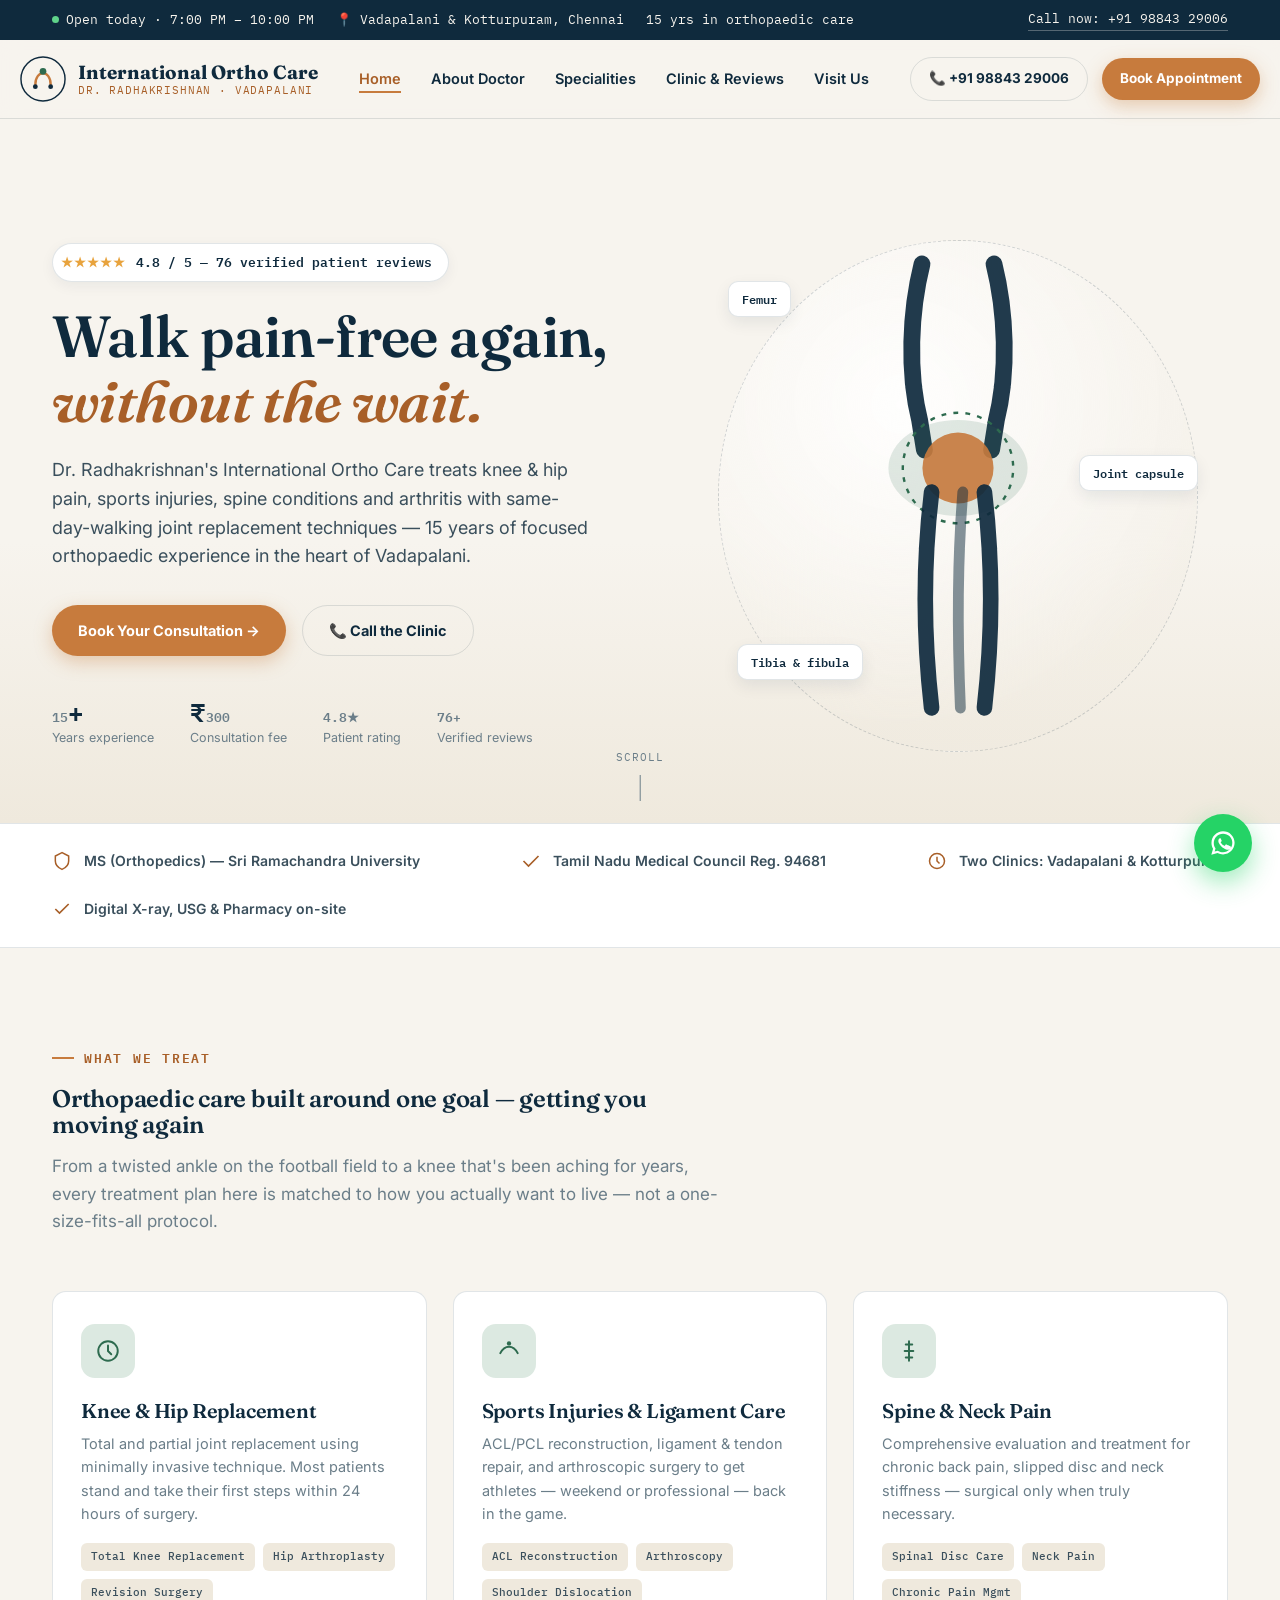
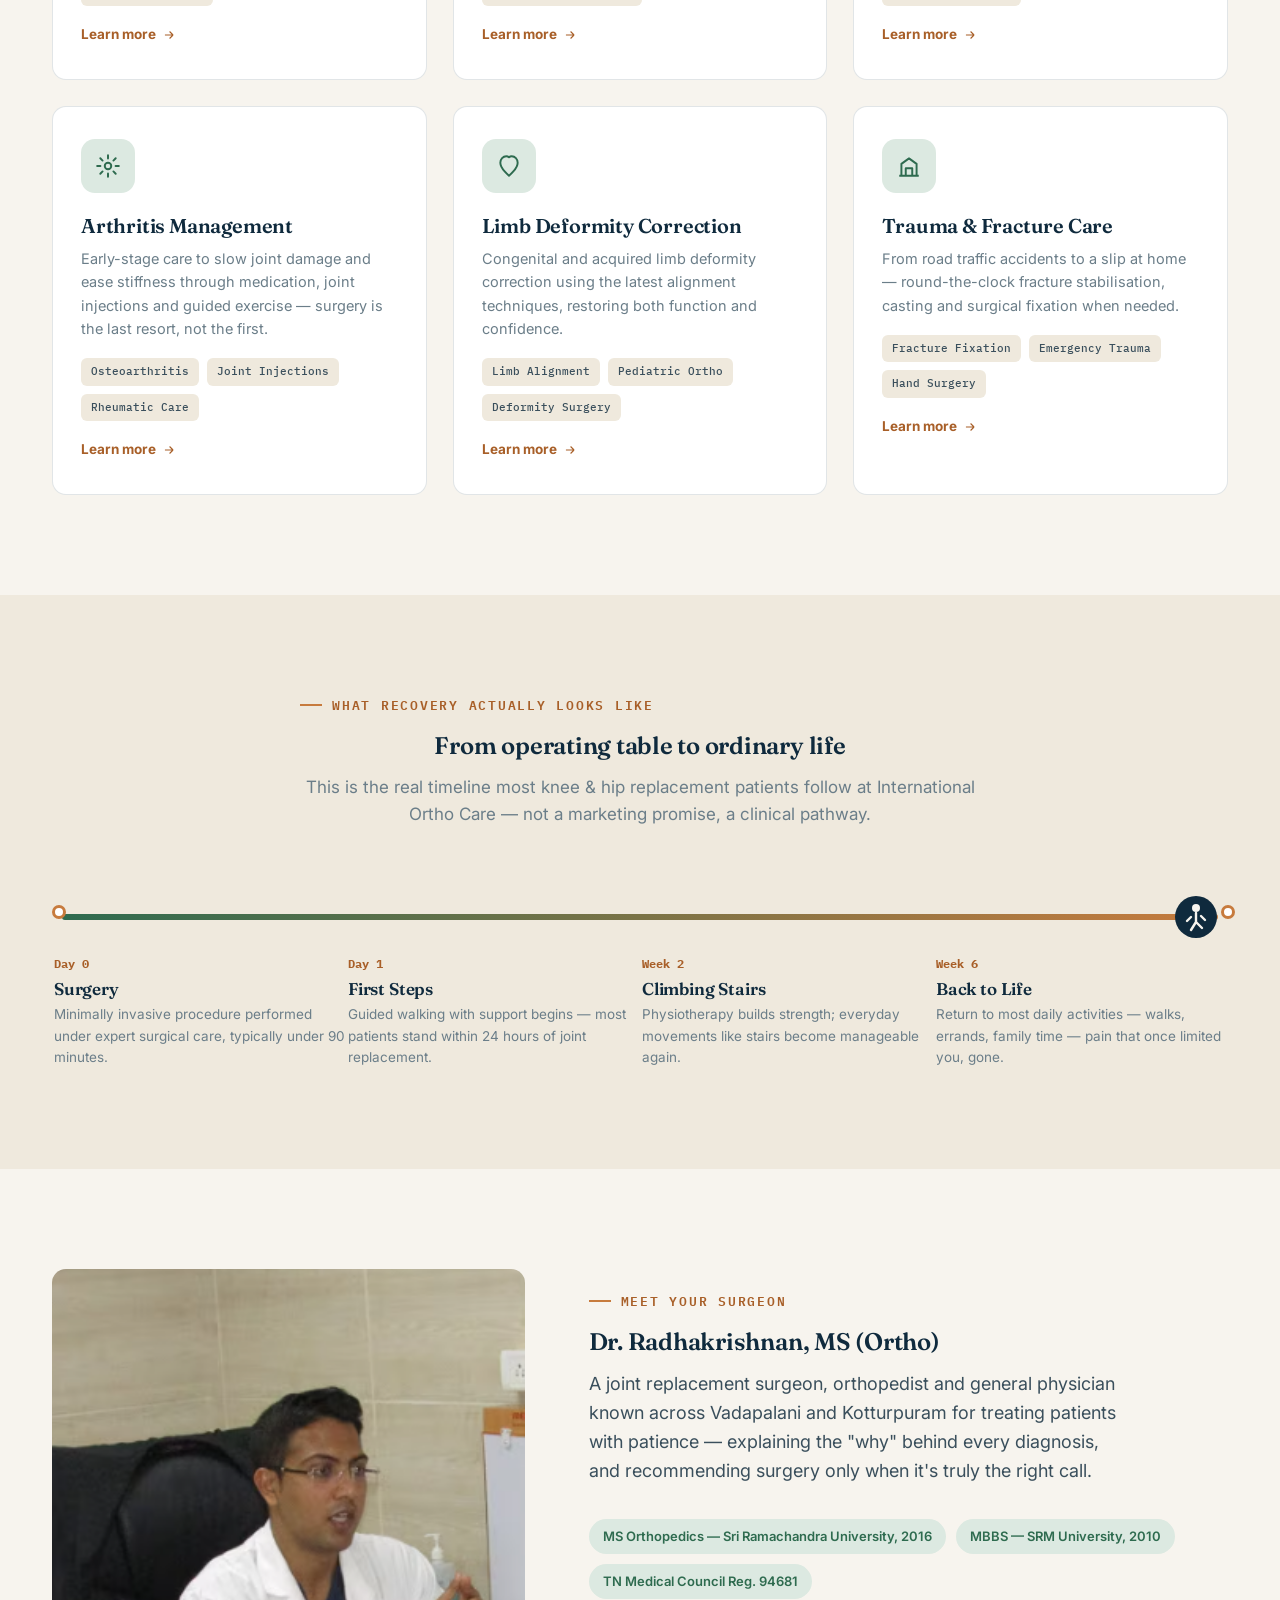
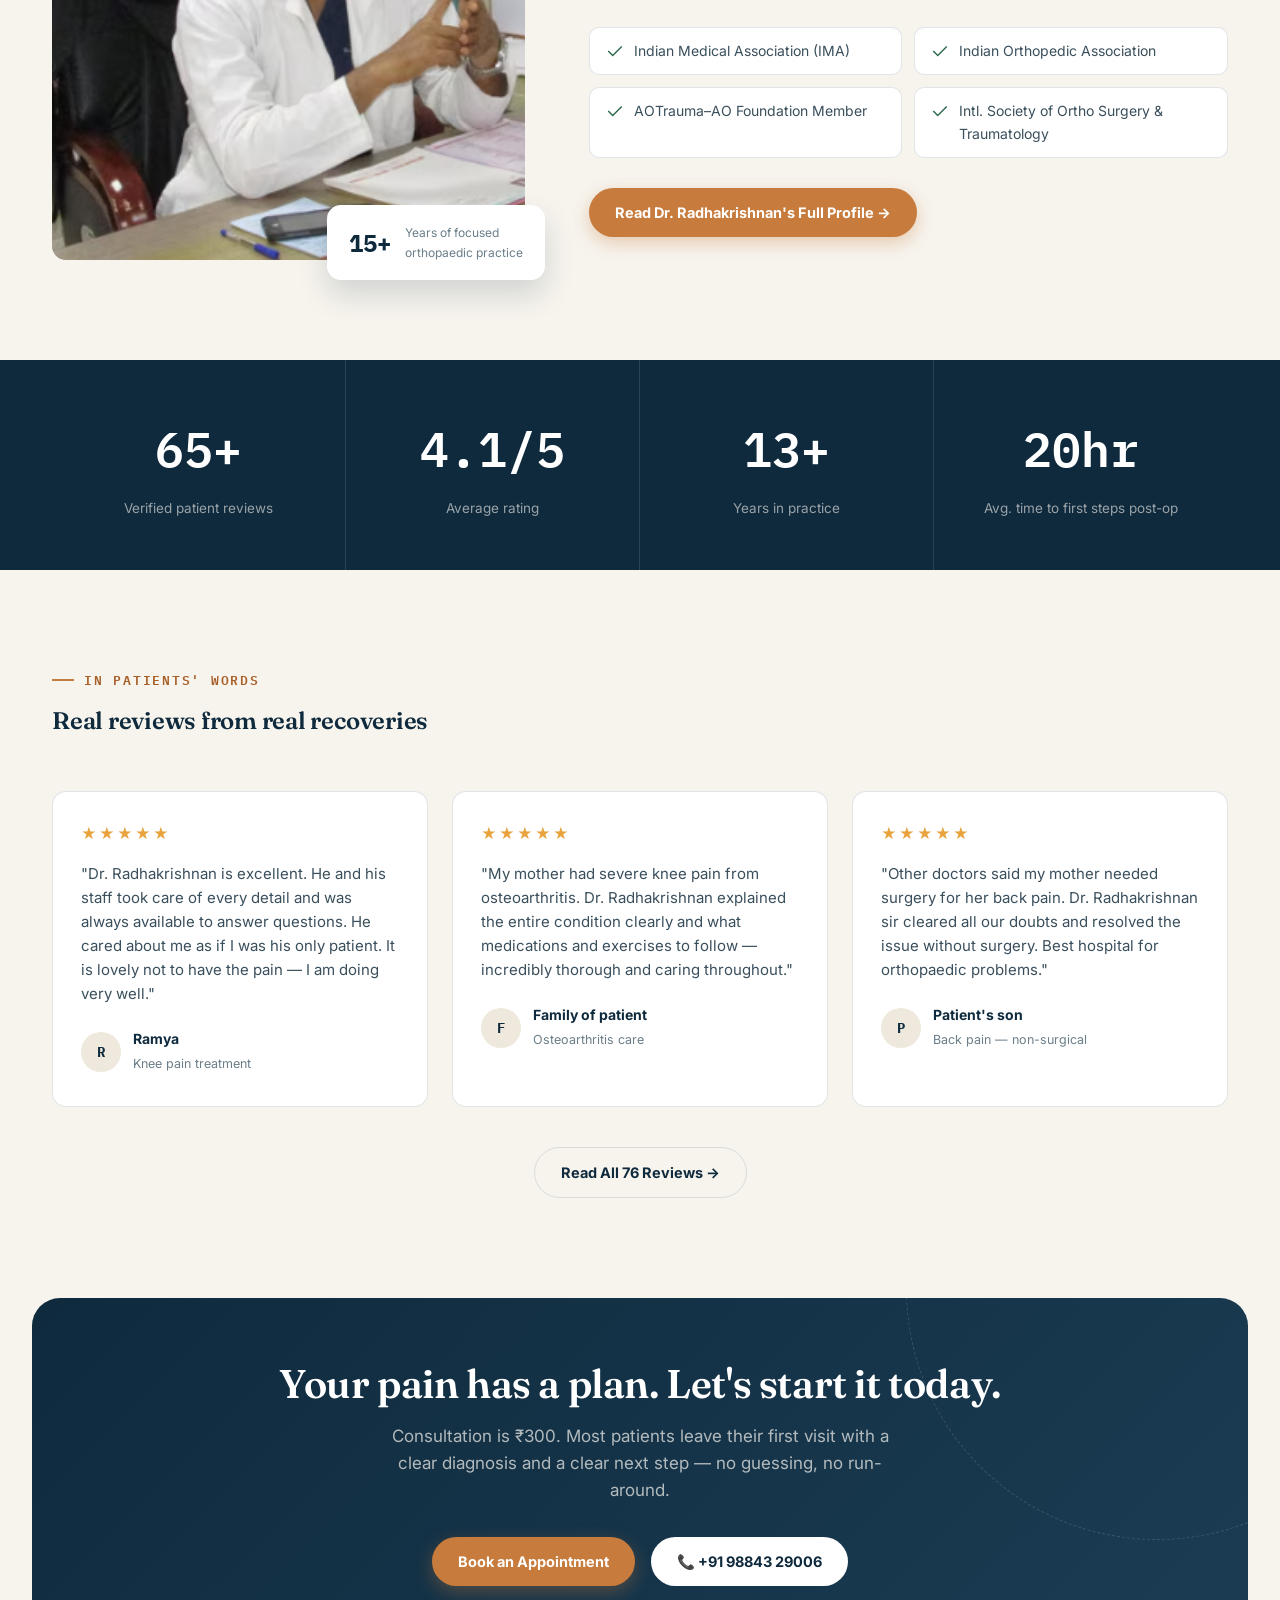
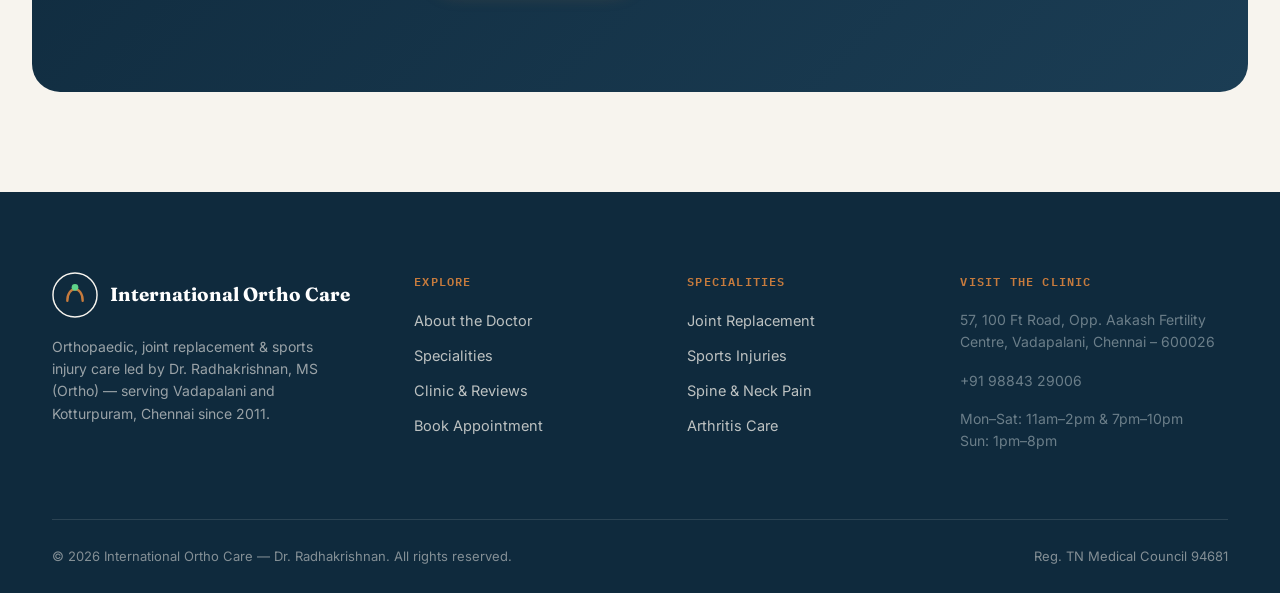
==== index.html @ 9eb08858 "ortho clinic full website" ====
<!doctype html>
<html lang="en">
  <head>
    <meta charset="UTF-8" />
    <meta name="viewport" content="width=device-width, initial-scale=1.0" />
    <title>
      International Ortho Care | Dr. Radhakrishnan — Joint Replacement &
      Orthopaedic Specialist, Vadapalani, Chennai
    </title>
    <meta
      name="description"
      content="Dr. Radhakrishnan's International Ortho Care, Vadapalani, Chennai — 15 years' experience, MS (Ortho), 4.8★ rated. Knee & hip replacement, sports injury, spine and arthritis care. Same-day walking after surgery. Book your consultation today."
    />
    <meta
      name="keywords"
      content="orthopaedic doctor Vadapalani, knee replacement Chennai, hip replacement surgeon, joint replacement Vadapalani, Dr Radhakrishnan ortho, sports injury clinic Chennai, spine surgeon Vadapalani, arthritis treatment Chennai"
    />
    <link rel="canonical" href="https://www.internationalorthocare.com/" />

    <meta property="og:type" content="business.business" />
    <meta
      property="og:title"
      content="International Ortho Care — Dr. Radhakrishnan, Vadapalani, Chennai"
    />
    <meta
      property="og:description"
      content="Joint replacement, sports injury & spine specialist. 15 years experience, 4.8★ rated by 76+ patients."
    />
    <meta property="og:url" content="https://www.internationalorthocare.com/" />
    <meta name="twitter:card" content="summary_large_image" />

    <link rel="preconnect" href="https://fonts.googleapis.com" />
    <link rel="preconnect" href="https://fonts.gstatic.com" crossorigin />
    <link rel="stylesheet" href="css/style.css" />

    <script type="application/ld+json">
      {
        "@context": "https://schema.org",
        "@type": "Physician",
        "name": "Dr. Radhakrishnan — International Ortho Care",
        "image": "https://www.internationalorthocare.com/images/clinic-exterior.jpg",
        "medicalSpecialty": [
          "Orthopedic",
          "Joint Replacement Surgery",
          "Sports Medicine",
          "Spine Surgery"
        ],
        "address": {
          "@type": "PostalAddress",
          "streetAddress": "57, 100 Ft Road, Opp. Aakash Fertility Centre & Hospital, Vadapalani",
          "addressLocality": "Chennai",
          "addressRegion": "Tamil Nadu",
          "postalCode": "600026",
          "addressCountry": "IN"
        },
        "geo": {
          "@type": "GeoCoordinates",
          "latitude": "13.055159",
          "longitude": "80.211175"
        },
        "telephone": "+91-081244-56789",
        "priceRange": "₹300",
        "aggregateRating": {
          "@type": "AggregateRating",
          "ratingValue": "4.8",
          "reviewCount": "76",
          "bestRating": "5"
        },
        "openingHoursSpecification": [
          {
            "@type": "OpeningHoursSpecification",
            "dayOfWeek": [
              "Monday",
              "Tuesday",
              "Wednesday",
              "Thursday",
              "Friday",
              "Saturday"
            ],
            "opens": "11:00",
            "closes": "14:00"
          },
          {
            "@type": "OpeningHoursSpecification",
            "dayOfWeek": [
              "Monday",
              "Tuesday",
              "Wednesday",
              "Thursday",
              "Friday",
              "Saturday"
            ],
            "opens": "19:00",
            "closes": "22:00"
          },
          {
            "@type": "OpeningHoursSpecification",
            "dayOfWeek": "Sunday",
            "opens": "13:00",
            "closes": "20:00"
          }
        ]
      }
    </script>
  </head>
  <body>
    <a href="#main" class="skip-link">Skip to main content</a>

    <!-- ================= TOPBAR ================= -->
    <div class="topbar">
      <div class="container">
        <div class="topbar-left">
          <span
            ><span class="dot-live"></span> Open today · 7:00 PM – 10:00
            PM</span
          >
          <span>📍 Vadapalani &amp; Kotturpuram, Chennai</span>
          <span>15 yrs in orthopaedic care</span>
        </div>
        <a href="tel:+918124456789">Call now: +91 98843 29006</a>
      </div>
    </div>

    <!-- ================= HEADER ================= -->
    <header class="site-header">
      <div class="container nav-row">
        <a href="index.html" class="brand">
          <svg class="brand-mark" viewBox="0 0 48 48" fill="none">
            <circle
              cx="24"
              cy="24"
              r="23"
              stroke="#0F2A3D"
              stroke-width="1.5"
            />
            <path
              d="M16 30 C16 22, 20 18, 24 18 C28 18, 32 22, 32 30"
              stroke="#C77B3D"
              stroke-width="2.5"
              stroke-linecap="round"
              fill="none"
            />
            <circle cx="24" cy="16" r="3.5" fill="#2E6B4F" />
            <circle cx="16" cy="32" r="2.5" fill="#0F2A3D" />
            <circle cx="32" cy="32" r="2.5" fill="#0F2A3D" />
          </svg>
          <span class="brand-text">
            <strong>International Ortho Care</strong>
            <span>Dr. Radhakrishnan · Vadapalani</span>
          </span>
        </a>
        <nav class="main-nav">
          <ul>
            <li><a href="index.html">Home</a></li>
            <li><a href="about.html">About Doctor</a></li>
            <li><a href="services.html">Specialities</a></li>
            <li><a href="gallery.html">Clinic &amp; Reviews</a></li>
            <li><a href="contact.html">Visit Us</a></li>
          </ul>
        </nav>
        <div class="nav-cta">
          <a href="tel:+918124456789" class="btn btn-ghost btn-sm"
            >📞 +91 98843 29006</a
          >
          <a href="contact.html#book" class="btn btn-primary btn-sm"
            >Book Appointment</a
          >
        </div>
        <button class="nav-toggle" aria-label="Open menu">
          <span></span><span></span><span></span>
        </button>
      </div>
    </header>

    <div class="mobile-menu">
      <button class="mobile-close" aria-label="Close menu">
        <svg viewBox="0 0 24 24" fill="none">
          <path
            d="M5 5L19 19M19 5L5 19"
            stroke="currentColor"
            stroke-width="2"
            stroke-linecap="round"
          />
        </svg>
      </button>
      <ul>
        <li><a href="index.html">Home</a></li>
        <li><a href="about.html">About Doctor</a></li>
        <li><a href="services.html">Specialities</a></li>
        <li><a href="gallery.html">Clinic &amp; Reviews</a></li>
        <li><a href="contact.html">Visit Us</a></li>
      </ul>
      <a
        href="tel:+918124456789"
        class="btn btn-light btn-block"
        style="margin-bottom: 12px"
        >📞 Call +91 98843 29006</a
      >
      <a href="contact.html#book" class="btn btn-primary btn-block"
        >Book Appointment</a
      >
    </div>

    <main id="main">
      <!-- ================= HERO ================= -->
      <section class="hero">
        <div class="container">
          <div class="hero-copy">
            <div class="hero-rating-chip">
              <span class="stars">★★★★★</span> 4.8 / 5 — 76 verified patient
              reviews
            </div>
            <h1>Walk pain-free again, <em>without the wait.</em></h1>
            <p class="hero-lead">
              Dr. Radhakrishnan's International Ortho Care treats knee &amp; hip
              pain, sports injuries, spine conditions and arthritis with
              same-day-walking joint replacement techniques — 15 years of
              focused orthopaedic experience in the heart of Vadapalani.
            </p>
            <div class="hero-ctas">
              <a href="contact.html#book" class="btn btn-primary"
                >Book Your Consultation →</a
              >
              <a href="tel:+918124456789" class="btn btn-ghost"
                >📞 Call the Clinic</a
              >
            </div>
            <div class="hero-trustbar">
              <div class="stat">
                <strong><span data-count="15">0</span>+</strong
                ><span>Years experience</span>
              </div>
              <div class="stat">
                <strong>₹<span data-count="300">0</span></strong
                ><span>Consultation fee</span>
              </div>
              <div class="stat">
                <strong><span data-count="4.8" data-suffix="★">0</span></strong
                ><span>Patient rating</span>
              </div>
              <div class="stat">
                <strong><span data-count="76" data-suffix="+">0</span></strong
                ><span>Verified reviews</span>
              </div>
            </div>
          </div>

          <div class="hero-visual">
            <div class="joint-stage">
              <div class="joint-ring"></div>
              <svg class="joint-svg" viewBox="0 0 400 420" fill="none">
                <!-- Femur -->
                <path
                  d="M170 20 C160 60, 158 110, 168 150 L172 175"
                  stroke="#0F2A3D"
                  stroke-width="14"
                  stroke-linecap="round"
                  fill="none"
                  opacity="0.92"
                />
                <path
                  d="M230 20 C240 60, 242 110, 232 150 L228 175"
                  stroke="#0F2A3D"
                  stroke-width="14"
                  stroke-linecap="round"
                  fill="none"
                  opacity="0.92"
                />
                <!-- Knee joint capsule -->
                <ellipse
                  cx="200"
                  cy="190"
                  rx="58"
                  ry="40"
                  fill="#2E6B4F"
                  opacity="0.14"
                />
                <circle cx="200" cy="190" r="30" fill="#C77B3D" opacity="0.9">
                  <animate
                    attributeName="r"
                    values="28;32;28"
                    dur="2.6s"
                    repeatCount="indefinite"
                  />
                </circle>
                <circle
                  cx="200"
                  cy="190"
                  r="46"
                  stroke="#2E6B4F"
                  stroke-width="2"
                  fill="none"
                  stroke-dasharray="4 6"
                >
                  <animateTransform
                    attributeName="transform"
                    type="rotate"
                    from="0 200 190"
                    to="360 200 190"
                    dur="14s"
                    repeatCount="indefinite"
                  />
                </circle>
                <!-- Tibia/fibula -->
                <path
                  d="M178 210 C172 260, 170 320, 178 390"
                  stroke="#0F2A3D"
                  stroke-width="13"
                  stroke-linecap="round"
                  fill="none"
                  opacity="0.92"
                />
                <path
                  d="M222 210 C228 260, 230 320, 222 390"
                  stroke="#0F2A3D"
                  stroke-width="13"
                  stroke-linecap="round"
                  fill="none"
                  opacity="0.92"
                />
                <path
                  d="M204 210 C200 260, 199 320, 202 390"
                  stroke="#0F2A3D"
                  stroke-width="9"
                  stroke-linecap="round"
                  fill="none"
                  opacity="0.5"
                />
              </svg>

              <div
                class="joint-label"
                style="top: 8%; left: 2%; animation-delay: 1s"
              >
                Femur
              </div>
              <div
                class="joint-label"
                style="top: 42%; right: 0%; animation-delay: 1.4s"
              >
                Joint capsule
              </div>
              <div
                class="joint-label"
                style="bottom: 14%; left: 4%; animation-delay: 1.8s"
              >
                Tibia &amp; fibula
              </div>
            </div>
          </div>
        </div>
        <div class="scroll-cue">
          <span>Scroll</span>
          <div class="line"></div>
        </div>
      </section>

      <!-- ================= TRUST STRIP ================= -->
      <div class="trust-strip">
        <div class="container">
          <div class="trust-item">
            <svg width="20" height="20" viewBox="0 0 24 24" fill="none">
              <path
                d="M12 2L4 6V12C4 16.5 7 20 12 22C17 20 20 16.5 20 12V6L12 2Z"
                stroke="currentColor"
                stroke-width="1.8"
              />
            </svg>
            MS (Orthopedics) — Sri Ramachandra University
          </div>
          <div class="trust-item">
            <svg width="20" height="20" viewBox="0 0 24 24" fill="none">
              <path
                d="M3 12L9 18L21 6"
                stroke="currentColor"
                stroke-width="2"
              />
            </svg>
            Tamil Nadu Medical Council Reg. 94681
          </div>
          <div class="trust-item">
            <svg width="20" height="20" viewBox="0 0 24 24" fill="none">
              <circle
                cx="12"
                cy="12"
                r="9"
                stroke="currentColor"
                stroke-width="1.8"
              />
              <path
                d="M12 7V12L15 15"
                stroke="currentColor"
                stroke-width="1.8"
              />
            </svg>
            Two Clinics: Vadapalani &amp; Kotturpuram
          </div>
          <div class="trust-item">
            <svg width="20" height="20" viewBox="0 0 24 24" fill="none">
              <path
                d="M20 6L9 17L4 12"
                stroke="currentColor"
                stroke-width="2"
              />
            </svg>
            Digital X-ray, USG &amp; Pharmacy on-site
          </div>
        </div>
      </div>

      <!-- ================= SPECIALITIES ================= -->
      <section class="section-pad" id="specialities">
        <div class="container">
          <div class="section-head reveal">
            <div class="eyebrow">What We Treat</div>
            <h2>
              Orthopaedic care built around one goal — getting you moving again
            </h2>
            <p>
              From a twisted ankle on the football field to a knee that's been
              aching for years, every treatment plan here is matched to how you
              actually want to live — not a one-size-fits-all protocol.
            </p>
          </div>

          <div class="spec-grid reveal-stagger">
            <div class="spec-card">
              <div class="spec-icon">
                <svg width="26" height="26" viewBox="0 0 24 24" fill="none">
                  <circle
                    cx="12"
                    cy="12"
                    r="9"
                    stroke="currentColor"
                    stroke-width="1.8"
                  />
                  <path
                    d="M12 7V12L15 15"
                    stroke="currentColor"
                    stroke-width="1.8"
                    stroke-linecap="round"
                  />
                </svg>
              </div>
              <h3>Knee &amp; Hip Replacement</h3>
              <p>
                Total and partial joint replacement using minimally invasive
                technique. Most patients stand and take their first steps within
                24 hours of surgery.
              </p>
              <div class="spec-tags">
                <span>Total Knee Replacement</span><span>Hip Arthroplasty</span
                ><span>Revision Surgery</span>
              </div>
              <a href="services.html#joint-replacement" class="learn"
                >Learn more
                <svg width="14" height="14" viewBox="0 0 24 24" fill="none">
                  <path
                    d="M5 12H19M19 12L13 6M19 12L13 18"
                    stroke="currentColor"
                    stroke-width="2"
                  /></svg
              ></a>
            </div>

            <div class="spec-card">
              <div class="spec-icon">
                <svg width="26" height="26" viewBox="0 0 24 24" fill="none">
                  <path
                    d="M4 14C6 10 8 8 12 8C16 8 18 10 20 14"
                    stroke="currentColor"
                    stroke-width="1.8"
                    stroke-linecap="round"
                  />
                  <circle cx="12" cy="5" r="2" fill="currentColor" />
                </svg>
              </div>
              <h3>Sports Injuries &amp; Ligament Care</h3>
              <p>
                ACL/PCL reconstruction, ligament &amp; tendon repair, and
                arthroscopic surgery to get athletes — weekend or professional —
                back in the game.
              </p>
              <div class="spec-tags">
                <span>ACL Reconstruction</span><span>Arthroscopy</span
                ><span>Shoulder Dislocation</span>
              </div>
              <a href="services.html#sports-injury" class="learn"
                >Learn more
                <svg width="14" height="14" viewBox="0 0 24 24" fill="none">
                  <path
                    d="M5 12H19M19 12L13 6M19 12L13 18"
                    stroke="currentColor"
                    stroke-width="2"
                  /></svg
              ></a>
            </div>

            <div class="spec-card">
              <div class="spec-icon">
                <svg width="26" height="26" viewBox="0 0 24 24" fill="none">
                  <path
                    d="M12 3V21M9 6L15 6M8 12H16M9 18H15"
                    stroke="currentColor"
                    stroke-width="1.8"
                    stroke-linecap="round"
                  />
                </svg>
              </div>
              <h3>Spine &amp; Neck Pain</h3>
              <p>
                Comprehensive evaluation and treatment for chronic back pain,
                slipped disc and neck stiffness — surgical only when truly
                necessary.
              </p>
              <div class="spec-tags">
                <span>Spinal Disc Care</span><span>Neck Pain</span
                ><span>Chronic Pain Mgmt</span>
              </div>
              <a href="services.html#spine" class="learn"
                >Learn more
                <svg width="14" height="14" viewBox="0 0 24 24" fill="none">
                  <path
                    d="M5 12H19M19 12L13 6M19 12L13 18"
                    stroke="currentColor"
                    stroke-width="2"
                  /></svg
              ></a>
            </div>

            <div class="spec-card">
              <div class="spec-icon">
                <svg width="26" height="26" viewBox="0 0 24 24" fill="none">
                  <circle
                    cx="12"
                    cy="12"
                    r="3"
                    stroke="currentColor"
                    stroke-width="1.8"
                  />
                  <path
                    d="M12 2V5M12 19V22M2 12H5M19 12H22M4.9 4.9L7 7M17 17L19.1 19.1M19.1 4.9L17 7M7 17L4.9 19.1"
                    stroke="currentColor"
                    stroke-width="1.8"
                    stroke-linecap="round"
                  />
                </svg>
              </div>
              <h3>Arthritis Management</h3>
              <p>
                Early-stage care to slow joint damage and ease stiffness through
                medication, joint injections and guided exercise — surgery is
                the last resort, not the first.
              </p>
              <div class="spec-tags">
                <span>Osteoarthritis</span><span>Joint Injections</span
                ><span>Rheumatic Care</span>
              </div>
              <a href="services.html#arthritis" class="learn"
                >Learn more
                <svg width="14" height="14" viewBox="0 0 24 24" fill="none">
                  <path
                    d="M5 12H19M19 12L13 6M19 12L13 18"
                    stroke="currentColor"
                    stroke-width="2"
                  /></svg
              ></a>
            </div>

            <div class="spec-card">
              <div class="spec-icon">
                <svg width="26" height="26" viewBox="0 0 24 24" fill="none">
                  <path
                    d="M12 21C12 21 4 14.5 4 9C4 5.5 6.5 3 9.5 3C11 3 12 4 12 4C12 4 13 3 14.5 3C17.5 3 20 5.5 20 9C20 14.5 12 21 12 21Z"
                    stroke="currentColor"
                    stroke-width="1.8"
                    stroke-linejoin="round"
                  />
                </svg>
              </div>
              <h3>Limb Deformity Correction</h3>
              <p>
                Congenital and acquired limb deformity correction using the
                latest alignment techniques, restoring both function and
                confidence.
              </p>
              <div class="spec-tags">
                <span>Limb Alignment</span><span>Pediatric Ortho</span
                ><span>Deformity Surgery</span>
              </div>
              <a href="services.html#deformity" class="learn"
                >Learn more
                <svg width="14" height="14" viewBox="0 0 24 24" fill="none">
                  <path
                    d="M5 12H19M19 12L13 6M19 12L13 18"
                    stroke="currentColor"
                    stroke-width="2"
                  /></svg
              ></a>
            </div>

            <div class="spec-card">
              <div class="spec-icon">
                <svg width="26" height="26" viewBox="0 0 24 24" fill="none">
                  <path
                    d="M3 21H21M5 21V10L12 5L19 10V21M9 21V14H15V21"
                    stroke="currentColor"
                    stroke-width="1.8"
                    stroke-linejoin="round"
                  />
                </svg>
              </div>
              <h3>Trauma &amp; Fracture Care</h3>
              <p>
                From road traffic accidents to a slip at home — round-the-clock
                fracture stabilisation, casting and surgical fixation when
                needed.
              </p>
              <div class="spec-tags">
                <span>Fracture Fixation</span><span>Emergency Trauma</span
                ><span>Hand Surgery</span>
              </div>
              <a href="services.html#trauma" class="learn"
                >Learn more
                <svg width="14" height="14" viewBox="0 0 24 24" fill="none">
                  <path
                    d="M5 12H19M19 12L13 6M19 12L13 18"
                    stroke="currentColor"
                    stroke-width="2"
                  /></svg
              ></a>
            </div>
          </div>
        </div>
      </section>

      <!-- ================= RECOVERY TIMELINE (signature) ================= -->
      <section class="section-pad bg-deep">
        <div class="container">
          <div class="section-head center reveal">
            <div class="eyebrow">What Recovery Actually Looks Like</div>
            <h2>From operating table to ordinary life</h2>
            <p>
              This is the real timeline most knee &amp; hip replacement patients
              follow at International Ortho Care — not a marketing promise, a
              clinical pathway.
            </p>
          </div>

          <div class="timeline-wrap reveal">
            <div class="timeline-track">
              <div class="timeline-fill"></div>
              <svg class="timeline-walker" viewBox="0 0 44 44" fill="none">
                <circle cx="22" cy="22" r="21" fill="#0F2A3D" />
                <circle cx="22" cy="13" r="4" fill="#F7F4EE" />
                <path
                  d="M22 18V27M22 27L17 35M22 27L28 33M17 22L13 26M27 21L31 25"
                  stroke="#F7F4EE"
                  stroke-width="2.4"
                  stroke-linecap="round"
                />
              </svg>
            </div>
            <div class="timeline-points">
              <div class="t-point">
                <div class="t-dot"></div>
                <span class="t-day">Day 0</span>
                <h4>Surgery</h4>
                <p>
                  Minimally invasive procedure performed under expert surgical
                  care, typically under 90 minutes.
                </p>
              </div>
              <div class="t-point">
                <span class="t-day">Day 1</span>
                <h4>First Steps</h4>
                <p>
                  Guided walking with support begins — most patients stand
                  within 24 hours of joint replacement.
                </p>
              </div>
              <div class="t-point">
                <span class="t-day">Week 2</span>
                <h4>Climbing Stairs</h4>
                <p>
                  Physiotherapy builds strength; everyday movements like stairs
                  become manageable again.
                </p>
              </div>
              <div class="t-point">
                <div class="t-dot"></div>
                <span class="t-day">Week 6</span>
                <h4>Back to Life</h4>
                <p>
                  Return to most daily activities — walks, errands, family time
                  — pain that once limited you, gone.
                </p>
              </div>
            </div>
          </div>
        </div>
      </section>

      <!-- ================= DOCTOR PROFILE ================= -->
      <section class="section-pad doctor-section">
        <div class="container">
          <div class="doctor-photo-wrap reveal">
            <div
              class="doctor-photo"
              style="
                background-image: url(&quot;images/doctor.PNG&quot;);
                background-size: cover;
                background-position: center;
              "
            ></div>
            <div class="doctor-badge">
              <strong>15+</strong>
              <span>Years of focused<br />orthopaedic practice</span>
            </div>
          </div>

          <div class="doctor-copy reveal">
            <div class="eyebrow">Meet Your Surgeon</div>
            <h2>Dr. Radhakrishnan, MS (Ortho)</h2>
            <p class="hero-lead" style="margin-top: 14px">
              A joint replacement surgeon, orthopedist and general physician
              known across Vadapalani and Kotturpuram for treating patients with
              patience — explaining the "why" behind every diagnosis, and
              recommending surgery only when it's truly the right call.
            </p>

            <div class="doctor-creds">
              <span>MS Orthopedics — Sri Ramachandra University, 2016</span>
              <span>MBBS — SRM University, 2010</span>
              <span>TN Medical Council Reg. 94681</span>
            </div>

            <ul class="doctor-memberships">
              <li>
                <svg width="18" height="18" viewBox="0 0 24 24" fill="none">
                  <path
                    d="M3 12L9 18L21 6"
                    stroke="currentColor"
                    stroke-width="2"
                  />
                </svg>
                Indian Medical Association (IMA)
              </li>
              <li>
                <svg width="18" height="18" viewBox="0 0 24 24" fill="none">
                  <path
                    d="M3 12L9 18L21 6"
                    stroke="currentColor"
                    stroke-width="2"
                  />
                </svg>
                Indian Orthopedic Association
              </li>
              <li>
                <svg width="18" height="18" viewBox="0 0 24 24" fill="none">
                  <path
                    d="M3 12L9 18L21 6"
                    stroke="currentColor"
                    stroke-width="2"
                  />
                </svg>
                AOTrauma–AO Foundation Member
              </li>
              <li>
                <svg width="18" height="18" viewBox="0 0 24 24" fill="none">
                  <path
                    d="M3 12L9 18L21 6"
                    stroke="currentColor"
                    stroke-width="2"
                  />
                </svg>
                Intl. Society of Ortho Surgery &amp; Traumatology
              </li>
            </ul>

            <a
              href="about.html"
              class="btn btn-primary"
              style="margin-top: 30px"
              >Read Dr. Radhakrishnan's Full Profile →</a
            >
          </div>
        </div>
      </section>

      <!-- ================= STATS BAND ================= -->
      <section class="stats-band">
        <div class="container">
          <div class="stats-grid">
            <div class="stat-block">
              <span class="stat-num"><span data-count="76">0</span>+</span
              ><span class="stat-label">Verified patient reviews</span>
            </div>
            <div class="stat-block">
              <span class="stat-num"
                ><span data-count="4.8" data-suffix="/5">0</span></span
              ><span class="stat-label">Average rating</span>
            </div>
            <div class="stat-block">
              <span class="stat-num"><span data-count="15">0</span>+</span
              ><span class="stat-label">Years in practice</span>
            </div>
            <div class="stat-block">
              <span class="stat-num"
                ><span data-count="24" data-suffix="hr">0</span></span
              ><span class="stat-label">Avg. time to first steps post-op</span>
            </div>
          </div>
        </div>
      </section>

      <!-- ================= TESTIMONIALS ================= -->
      <section class="section-pad">
        <div class="container">
          <div class="section-head reveal">
            <div class="eyebrow">In Patients' Words</div>
            <h2>Real reviews from real recoveries</h2>
          </div>
          <div class="testi-grid reveal-stagger">
            <div class="testi-card">
              <div class="testi-stars">★★★★★</div>
              <p>
                "Dr. Radhakrishnan is excellent. He and his staff took care of
                every detail and was always available to answer questions. He
                cared about me as if I was his only patient. It is lovely not to
                have the pain — I am doing very well."
              </p>
              <div class="testi-foot">
                <div class="testi-avatar">R</div>
                <div>
                  <strong>Ramya</strong><span>Knee pain treatment</span>
                </div>
              </div>
            </div>
            <div class="testi-card">
              <div class="testi-stars">★★★★★</div>
              <p>
                "My mother had severe knee pain from osteoarthritis. Dr.
                Radhakrishnan explained the entire condition clearly and what
                medications and exercises to follow — incredibly thorough and
                caring throughout."
              </p>
              <div class="testi-foot">
                <div class="testi-avatar">F</div>
                <div>
                  <strong>Family of patient</strong
                  ><span>Osteoarthritis care</span>
                </div>
              </div>
            </div>
            <div class="testi-card">
              <div class="testi-stars">★★★★★</div>
              <p>
                "Other doctors said my mother needed surgery for her back pain.
                Dr. Radhakrishnan sir cleared all our doubts and resolved the
                issue without surgery. Best hospital for orthopaedic problems."
              </p>
              <div class="testi-foot">
                <div class="testi-avatar">P</div>
                <div>
                  <strong>Patient's son</strong
                  ><span>Back pain — non-surgical</span>
                </div>
              </div>
            </div>
          </div>
          <div style="text-align: center; margin-top: 40px">
            <a href="gallery.html#reviews" class="btn btn-ghost"
              >Read All 76 Reviews →</a
            >
          </div>
        </div>
      </section>

      <!-- ================= CTA BANNER ================= -->
      <section class="section-pad" style="padding-top: 0">
        <div class="cta-banner reveal">
          <h2>Your pain has a plan. Let's start it today.</h2>
          <p>
            Consultation is ₹300. Most patients leave their first visit with a
            clear diagnosis and a clear next step — no guessing, no run-around.
          </p>
          <div class="hero-ctas">
            <a href="contact.html#book" class="btn btn-primary"
              >Book an Appointment</a
            >
            <a href="tel:+918124456789" class="btn btn-light"
              >📞 +91 98843 29006</a
            >
          </div>
        </div>
      </section>
    </main>

    <!-- ================= FOOTER ================= -->
    <footer class="site-footer">
      <div class="container">
        <div class="footer-grid">
          <div class="footer-col footer-brand">
            <a href="index.html" class="brand">
              <svg class="brand-mark" viewBox="0 0 48 48" fill="none">
                <circle
                  cx="24"
                  cy="24"
                  r="23"
                  stroke="#F7F4EE"
                  stroke-width="1.5"
                />
                <path
                  d="M16 30 C16 22, 20 18, 24 18 C28 18, 32 22, 32 30"
                  stroke="#C77B3D"
                  stroke-width="2.5"
                  stroke-linecap="round"
                  fill="none"
                />
                <circle cx="24" cy="16" r="3.5" fill="#5FD38A" />
              </svg>
              <span class="brand-text"
                ><strong>International Ortho Care</strong></span
              >
            </a>
            <p>
              Orthopaedic, joint replacement &amp; sports injury care led by Dr.
              Radhakrishnan, MS (Ortho) — serving Vadapalani and Kotturpuram,
              Chennai since 2011.
            </p>
          </div>
          <div class="footer-col">
            <h5>Explore</h5>
            <ul>
              <li><a href="about.html">About the Doctor</a></li>
              <li><a href="services.html">Specialities</a></li>
              <li><a href="gallery.html">Clinic &amp; Reviews</a></li>
              <li><a href="contact.html">Book Appointment</a></li>
            </ul>
          </div>
          <div class="footer-col">
            <h5>Specialities</h5>
            <ul>
              <li>
                <a href="services.html#joint-replacement">Joint Replacement</a>
              </li>
              <li><a href="services.html#sports-injury">Sports Injuries</a></li>
              <li><a href="services.html#spine">Spine &amp; Neck Pain</a></li>
              <li><a href="services.html#arthritis">Arthritis Care</a></li>
            </ul>
          </div>
          <div class="footer-col">
            <h5>Visit the Clinic</h5>
            <div class="visit-row">
              <p>
                57, 100 Ft Road, Opp. Aakash Fertility Centre, Vadapalani,
                Chennai – 600026
              </p>
            </div>
            <div class="visit-row">
              <a href="tel:+918124456789">+91 98843 29006</a>
            </div>
            <div class="visit-row">
              <p>Mon–Sat: 11am–2pm &amp; 7pm–10pm<br />Sun: 1pm–8pm</p>
            </div>
          </div>
        </div>
        <div class="footer-bottom">
          <span
            >© 2026 International Ortho Care — Dr. Radhakrishnan. All rights
            reserved.</span
          >
          <span>Reg. TN Medical Council 94681</span>
        </div>
      </div>
    </footer>

    <!-- ================= MOBILE STICKY CTA ================= -->
    <div class="sticky-cta">
      <a href="tel:+918124456789" class="btn btn-ghost">📞 Call</a>
      <a href="contact.html#book" class="btn btn-primary">Book Appointment</a>
    </div>

    <!-- ================= WHATSAPP FAB ================= -->
    <a
      href="https://wa.me/918124456789?text=Hi%2C%20I%27d%20like%20to%20book%20an%20appointment"
      class="fab-whatsapp"
      aria-label="Chat on WhatsApp"
      target="_blank"
      rel="noopener"
    >
      <svg width="28" height="28" viewBox="0 0 24 24" fill="white">
        <path
          d="M12.04 2C6.58 2 2.13 6.45 2.13 11.91C2.13 13.66 2.6 15.36 3.48 16.86L2 22L7.32 20.55C8.76 21.34 10.38 21.76 12.04 21.76C17.5 21.76 21.95 17.31 21.95 11.85C21.95 9.2 20.92 6.71 19.05 4.84C17.18 2.96 14.69 2 12.04 2ZM12.04 19.93C10.56 19.93 9.12 19.53 7.86 18.78L7.55 18.6L4.83 19.33L5.58 16.7L5.38 16.38C4.55 15.06 4.11 13.51 4.11 11.91C4.11 7.52 7.65 3.97 12.05 3.97C14.18 3.97 16.18 4.8 17.67 6.3C19.16 7.79 19.98 9.78 19.97 11.85C19.97 16.24 16.43 19.93 12.04 19.93ZM16.56 13.99C16.32 13.87 15.15 13.29 14.93 13.21C14.71 13.13 14.55 13.09 14.39 13.33C14.23 13.57 13.77 14.11 13.62 14.27C13.48 14.43 13.34 14.45 13.1 14.33C12.86 14.21 12.13 13.96 11.36 13.27C10.66 12.65 10.21 11.89 10.07 11.65C9.93 11.41 10.06 11.27 10.18 11.15C10.3 11.03 10.46 10.83 10.6 10.65C10.74 10.47 10.78 10.35 10.86 10.19C10.94 10.03 10.9 9.89 10.82 9.77C10.74 9.65 10.34 8.69 10.16 8.27C9.98 7.85 9.78 7.91 9.62 7.91C9.46 7.91 9.18 7.91 8.94 8.13C8.7 8.35 8 9.01 8 10.33C8 11.65 8.96 12.93 9.1 13.13C9.24 13.33 11 16.05 13.7 17.07C16.4 18.09 16.4 17.73 16.84 17.69C17.28 17.65 18.36 17.05 18.58 16.41C18.8 15.77 18.8 15.23 18.72 15.13C18.64 15.03 16.8 14.11 16.56 13.99Z"
        />
      </svg>
    </a>

    <script src="js/main.js"></script>
  </body>
</html>
---- css/style.css ----
/* ============================================
   INTERNATIONAL ORTHO CARE — DESIGN SYSTEM
   ============================================ */

@import url('https://fonts.googleapis.com/css2?family=Fraunces:ital,opsz,wght@0,9..144,300..900;1,9..144,300..900&family=Inter:wght@400;500;600;700;800&family=IBM+Plex+Mono:wght@400;500;600&display=swap');

:root{
  /* Color tokens */
  --navy: #0F2A3D;
  --navy-soft: #1B3D54;
  --bone: #F7F4EE;
  --bone-deep: #EFE9DD;
  --clay: #C77B3D;
  --clay-deep: #A85F28;
  --recovery: #2E6B4F;
  --recovery-light: #DCE9E1;
  --slate: #3A4F5C;
  --slate-light: #6B7E89;
  --white: #FFFFFF;
  --line: rgba(15,42,61,0.12);

  /* Type */
  --display: 'Fraunces', serif;
  --body: 'Inter', sans-serif;
  --mono: 'IBM Plex Mono', monospace;

  --radius: 14px;
  --radius-sm: 8px;
  --ease: cubic-bezier(.22,1,.36,1);
}

*{ margin:0; padding:0; box-sizing:border-box; }
html{ scroll-behavior:smooth; }

@media (prefers-reduced-motion: reduce){
  html{ scroll-behavior:auto; }
  *, *::before, *::after{ animation-duration:0.001ms !important; animation-iteration-count:1 !important; transition-duration:0.001ms !important; scroll-behavior:auto !important; }
}

body{
  font-family: var(--body);
  background: var(--bone);
  color: var(--slate);
  line-height: 1.6;
  font-size: 16px;
  overflow-x: hidden;
  -webkit-font-smoothing: antialiased;
}

img{ max-width:100%; display:block; }
a{ color:inherit; text-decoration:none; }
ul{ list-style:none; }
button{ font-family:inherit; cursor:pointer; border:none; background:none; }

.container{
  max-width: 1240px;
  margin: 0 auto;
  padding: 0 32px;
}

h1,h2,h3,h4{
  font-family: var(--display);
  color: var(--navy);
  font-weight: 600;
  line-height: 1.12;
  letter-spacing: -0.01em;
}

.eyebrow{
  font-family: var(--mono);
  font-size: 12.5px;
  letter-spacing: 0.14em;
  text-transform: uppercase;
  color: var(--clay-deep);
  font-weight: 600;
  display:flex;
  align-items:center;
  gap:10px;
  margin-bottom: 18px;
}
.eyebrow::before{
  content:'';
  width:22px; height:2px;
  background: var(--clay);
  display:inline-block;
}

:focus-visible{
  outline: 3px solid var(--clay);
  outline-offset: 3px;
  border-radius: 4px;
}

/* ============ SKIP LINK ============ */
.skip-link{
  position:absolute; left:-999px; top:auto;
  background:var(--navy); color:var(--white); padding:10px 18px;
  z-index:999; border-radius:0 0 8px 0;
}
.skip-link:focus{ left:0; top:0; }

/* ============ TOPBAR (urgency strip) ============ */
.topbar{
  background: var(--navy);
  color: var(--bone);
  font-family: var(--mono);
  font-size: 13px;
}
.topbar .container{
  display:flex; justify-content:space-between; align-items:center;
  padding-top:9px; padding-bottom:9px;
  flex-wrap:wrap; gap:8px;
}
.topbar-left{ display:flex; gap:22px; align-items:center; flex-wrap:wrap; }
.topbar-left span{ display:flex; align-items:center; gap:7px; }
.dot-live{
  width:7px; height:7px; border-radius:50%; background:#5FD38A;
  box-shadow:0 0 0 0 rgba(95,211,138,.6);
  animation: pulse-dot 2s infinite;
}
@keyframes pulse-dot{
  0%{ box-shadow:0 0 0 0 rgba(95,211,138,.6); }
  70%{ box-shadow:0 0 0 6px rgba(95,211,138,0); }
  100%{ box-shadow:0 0 0 0 rgba(95,211,138,0); }
}
.topbar a{ color:var(--bone); border-bottom:1px solid rgba(247,244,238,.3); }
.topbar a:hover{ border-color: var(--clay); color: #fff; }

/* ============ HEADER / NAV ============ */
.site-header{
  background: rgba(247,244,238,0.92);
  backdrop-filter: blur(10px);
  position: sticky; top:0; z-index: 200;
  border-bottom: 1px solid var(--line);
  transition: box-shadow .3s var(--ease);
}
.site-header.scrolled{ box-shadow: 0 6px 24px rgba(15,42,61,0.08); }
.nav-row{
  display:flex; align-items:center; justify-content:space-between;
  padding: 16px 0;
}
.brand{ display:flex; align-items:center; gap:12px; }
.brand-mark{
  width:46px; height:46px; flex-shrink:0;
}
.brand-text{ display:flex; flex-direction:column; line-height:1.15; }
.brand-text strong{
  font-family: var(--display); font-size: 19px; color: var(--navy); font-weight:700;
}
.brand-text span{
  font-family: var(--mono); font-size: 10.5px; letter-spacing:.08em; color: var(--clay-deep); text-transform:uppercase;
}

.main-nav{ display:flex; align-items:center; gap:34px; }
.main-nav ul{ display:flex; gap:30px; }
.main-nav a{
  font-size: 14.5px; font-weight:600; color: var(--navy);
  position:relative; padding: 6px 0;
}
.main-nav a::after{
  content:''; position:absolute; left:0; bottom:0; width:0; height:2px;
  background: var(--clay); transition: width .3s var(--ease);
}
.main-nav a:hover::after, .main-nav a.active::after{ width:100%; }
.main-nav a.active{ color: var(--clay-deep); }

.nav-cta{ display:flex; align-items:center; gap:14px; }

.btn{
  display:inline-flex; align-items:center; justify-content:center; gap:9px;
  padding: 13px 26px;
  border-radius: 100px;
  font-weight:700; font-size:14.5px;
  transition: transform .25s var(--ease), box-shadow .25s var(--ease), background .25s var(--ease);
  white-space:nowrap;
}
.btn-primary{
  background: var(--clay); color: var(--white);
  box-shadow: 0 6px 18px rgba(199,123,61,0.35);
}
.btn-primary:hover{ background: var(--clay-deep); transform: translateY(-2px); box-shadow: 0 10px 24px rgba(199,123,61,0.45); }
.btn-ghost{
  background: transparent; color: var(--navy); border: 1.5px solid var(--line);
}
.btn-ghost:hover{ border-color: var(--navy); background: rgba(15,42,61,0.04); }
.btn-light{
  background: var(--white); color: var(--navy);
}
.btn-light:hover{ transform: translateY(-2px); box-shadow: 0 10px 24px rgba(0,0,0,0.12); }
.btn-block{ width:100%; }
.btn-sm{ padding:10px 18px; font-size:13.5px; }

.nav-toggle{ display:none; }

/* ============ HERO ============ */
.hero{
  position:relative;
  background: linear-gradient(180deg, var(--bone) 0%, var(--bone) 60%, var(--bone-deep) 100%);
  overflow:hidden;
  padding-top: 64px;
}
.hero .container{
  display:grid;
  grid-template-columns: 1.05fr 0.95fr;
  align-items:center;
  gap: 40px;
  padding-top: 56px;
  padding-bottom: 70px;
  min-height: 640px;
}
.hero-rating-chip{
  display:inline-flex; align-items:center; gap:10px;
  background:var(--white); border:1px solid var(--line);
  padding:8px 16px 8px 8px; border-radius:100px;
  font-family:var(--mono); font-size:13px; font-weight:600; color:var(--navy);
  margin-bottom:22px;
  box-shadow: 0 4px 14px rgba(15,42,61,0.06);
  opacity:0; animation: rise .7s var(--ease) .1s forwards;
}
.hero-rating-chip .stars{ color:#E8A33D; letter-spacing:1px; }
.hero h1{
  font-size: clamp(38px, 4.6vw, 58px);
  margin-bottom: 22px;
  opacity:0; animation: rise .8s var(--ease) .22s forwards;
}
.hero h1 em{
  font-style:italic; color: var(--clay-deep); font-weight:600;
  position:relative;
  white-space:nowrap;
}
.hero-lead{
  font-size: 18px; color: var(--slate); max-width: 540px; margin-bottom: 34px;
  opacity:0; animation: rise .8s var(--ease) .34s forwards;
}
.hero-ctas{
  display:flex; gap:16px; flex-wrap:wrap; margin-bottom:42px;
  opacity:0; animation: rise .8s var(--ease) .46s forwards;
}
.hero-trustbar{
  display:flex; gap:36px; flex-wrap:wrap;
  opacity:0; animation: rise .8s var(--ease) .58s forwards;
}
.hero-trustbar .stat{ display:flex; flex-direction:column; }
.hero-trustbar .stat strong{
  font-family: var(--mono); font-size: 26px; color: var(--navy); font-weight:600; line-height:1;
}
.hero-trustbar .stat span{ font-size:12.5px; color: var(--slate-light); margin-top:4px; }

@keyframes rise{
  from{ opacity:0; transform: translateY(18px); }
  to{ opacity:1; transform: translateY(0); }
}

/* --- Anatomical joint visual --- */
.hero-visual{
  position:relative;
  display:flex; align-items:center; justify-content:center;
  height: 100%;
}
.joint-stage{
  position:relative; width: 100%; max-width: 480px; aspect-ratio: 1/1.05;
}
.joint-ring{
  position:absolute; inset:0; border-radius:50%;
  background: radial-gradient(circle at 38% 32%, rgba(255,255,255,0.9), rgba(239,233,221,0.2) 70%);
  border: 1px dashed rgba(15,42,61,0.18);
  animation: spin-slow 60s linear infinite;
}
@keyframes spin-slow{ to{ transform: rotate(360deg); } }
.joint-svg{ position:relative; z-index:2; width:100%; height:100%; }
.joint-label{
  position:absolute; background: var(--white); border:1px solid var(--line);
  border-radius: 10px; padding:8px 13px; font-family:var(--mono); font-size:11.5px;
  font-weight:600; color: var(--navy); box-shadow: 0 6px 16px rgba(15,42,61,0.08);
  opacity:0; animation: tag-in .6s var(--ease) forwards;
}
.joint-label .dotline{
  position:absolute; width:1px; background: var(--clay); opacity:.5;
}
@keyframes tag-in{ from{opacity:0; transform:scale(.8);} to{opacity:1; transform:scale(1);} }

.scroll-cue{
  position:absolute; bottom:22px; left:50%; transform:translateX(-50%);
  display:flex; flex-direction:column; align-items:center; gap:8px;
  font-family:var(--mono); font-size:11px; letter-spacing:.1em; color: var(--slate-light);
  text-transform:uppercase;
}
.scroll-cue .line{ width:1px; height:26px; background: var(--slate-light); position:relative; overflow:hidden; }
.scroll-cue .line::after{
  content:''; position:absolute; top:-26px; left:0; width:1px; height:26px; background: var(--clay);
  animation: scroll-down 1.8s ease-in-out infinite;
}
@keyframes scroll-down{ to{ top:26px; } }

/* ============ SECTION SCAFFOLDING ============ */
section{ position:relative; }
.section-pad{ padding: 100px 0; }
.section-head{ max-width: 680px; margin-bottom: 56px; }
.section-head.center{ margin-left:auto; margin-right:auto; text-align:center; }
.section-head p{ font-size:17px; color: var(--slate-light); margin-top:14px; }

.bg-navy{ background: var(--navy); color: var(--bone); }
.bg-navy h2, .bg-navy h3, .bg-navy h4{ color: var(--white); }
.bg-navy .section-head p{ color: rgba(247,244,238,0.68); }
.bg-deep{ background: var(--bone-deep); }

/* reveal-on-scroll */
.reveal{ opacity:0; transform: translateY(28px); transition: opacity .7s var(--ease), transform .7s var(--ease); }
.reveal.in{ opacity:1; transform:translateY(0); }
.reveal-stagger > *{ opacity:0; transform: translateY(28px); transition: opacity .6s var(--ease), transform .6s var(--ease); }
.reveal-stagger.in > *{ opacity:1; transform:translateY(0); }
.reveal-stagger.in > *:nth-child(1){ transition-delay: .04s; }
.reveal-stagger.in > *:nth-child(2){ transition-delay: .12s; }
.reveal-stagger.in > *:nth-child(3){ transition-delay: .20s; }
.reveal-stagger.in > *:nth-child(4){ transition-delay: .28s; }
.reveal-stagger.in > *:nth-child(5){ transition-delay: .36s; }
.reveal-stagger.in > *:nth-child(6){ transition-delay: .44s; }
.reveal-stagger.in > *:nth-child(7){ transition-delay: .52s; }
.reveal-stagger.in > *:nth-child(8){ transition-delay: .60s; }

/* ============ TRUST STRIP ============ */
.trust-strip{ background: var(--white); border-bottom:1px solid var(--line); border-top:1px solid var(--line); }
.trust-strip .container{
  display:flex; justify-content:space-between; align-items:center; flex-wrap:wrap;
  gap: 26px; padding: 26px 32px;
}
.trust-item{ display:flex; align-items:center; gap:12px; font-size:14px; color: var(--slate); font-weight:600; }
.trust-item svg{ flex-shrink:0; color: var(--clay-deep); }

/* ============ SPECIALITIES GRID ============ */
.spec-grid{
  display:grid;
  grid-template-columns: repeat(3, 1fr);
  gap: 26px;
}
.spec-card{
  background: var(--white);
  border: 1px solid var(--line);
  border-radius: var(--radius);
  padding: 32px 28px;
  position: relative;
  overflow:hidden;
  transition: transform .35s var(--ease), box-shadow .35s var(--ease), border-color .35s var(--ease);
}
.spec-card::before{
  content:'';
  position:absolute; top:0; left:0; width:100%; height:4px;
  background: linear-gradient(90deg, var(--clay), var(--recovery));
  transform: scaleX(0); transform-origin:left;
  transition: transform .45s var(--ease);
}
.spec-card:hover{ transform: translateY(-6px); box-shadow: 0 18px 34px rgba(15,42,61,0.1); border-color: transparent; }
.spec-card:hover::before{ transform: scaleX(1); }
.spec-icon{
  width:54px; height:54px; border-radius: 14px;
  background: var(--recovery-light);
  display:flex; align-items:center; justify-content:center;
  color: var(--recovery); margin-bottom: 22px;
  transition: transform .4s var(--ease);
}
.spec-card:hover .spec-icon{ transform: rotate(-6deg) scale(1.06); }
.spec-card h3{ font-size:20px; margin-bottom:10px; }
.spec-card p{ font-size:14.5px; color: var(--slate-light); margin-bottom:18px; }
.spec-tags{ display:flex; flex-wrap:wrap; gap:8px; }
.spec-tags span{
  font-family:var(--mono); font-size:11px; background: var(--bone-deep);
  color: var(--slate); padding:5px 10px; border-radius:6px; font-weight:500;
}
.spec-card a.learn{
  display:inline-flex; align-items:center; gap:6px; margin-top:18px;
  font-size:13.5px; font-weight:700; color: var(--clay-deep);
}
.spec-card a.learn svg{ transition: transform .3s var(--ease); }
.spec-card a.learn:hover svg{ transform: translateX(4px); }

/* ============ RECOVERY TIMELINE (signature) ============ */
.timeline-wrap{ position:relative; padding-top: 30px; }
.timeline-track{
  position:relative;
  height: 6px; background: var(--line); border-radius:10px;
  margin: 0 10px 0 10px;
  overflow:visible;
}
.timeline-fill{
  position:absolute; left:0; top:0; height:100%;
  background: linear-gradient(90deg, var(--recovery), var(--clay));
  border-radius:10px; width:0%;
  transition: width 1.4s var(--ease);
}
.timeline-track.in .timeline-fill{ width:100%; }
.timeline-walker{
  position:absolute; top:-19px; left:0;
  width:44px; height:44px;
  transition: left 1.4s var(--ease);
}
.timeline-track.in .timeline-walker{ left: calc(100% - 44px); }
.timeline-points{
  display:grid; grid-template-columns: repeat(4,1fr);
  margin-top: 34px;
}
.t-point{ position:relative; padding-left:2px; }
.t-point .t-dot{
  width:14px; height:14px; border-radius:50%; background: var(--white);
  border:3px solid var(--clay); position:absolute; top:-49px; left:-7px;
}
.t-point:nth-child(1) .t-dot{ left:0; }
.t-point:nth-child(4) .t-dot{ left: calc(100% - 7px); }
.t-point:nth-child(2) .t-dot, .t-point:nth-child(3) .t-dot{ display:none; }
.t-point .t-day{ font-family:var(--mono); font-size:12px; color: var(--clay-deep); font-weight:700; margin-bottom:6px; display:block; }
.t-point h4{ font-size:17px; margin-bottom:6px; }
.t-point p{ font-size:13.5px; color: var(--slate-light); }

/* ============ DOCTOR PROFILE ============ */
.doctor-section .container{
  display:grid; grid-template-columns: 0.85fr 1.15fr; gap:64px; align-items:center;
}
.doctor-photo-wrap{ position:relative; }
.doctor-photo{
  border-radius: var(--radius);
  background: linear-gradient(155deg, var(--navy-soft), var(--navy));
  aspect-ratio: 4/5;
  display:flex; align-items:center; justify-content:center;
  position:relative; overflow:hidden;
}
.doctor-photo svg{ width:62%; opacity:.92; }
.doctor-badge{
  position:absolute; bottom:-20px; right:-20px;
  background: var(--white); border-radius: var(--radius);
  padding: 18px 22px; box-shadow: 0 14px 30px rgba(15,42,61,0.16);
  display:flex; align-items:center; gap:14px;
}
.doctor-badge strong{ font-family:var(--mono); font-size:24px; color:var(--navy); display:block; line-height:1; }
.doctor-badge span{ font-size:12px; color:var(--slate-light); }
.doctor-creds{ display:flex; flex-wrap:wrap; gap:10px; margin: 22px 0 26px; }
.doctor-creds span{
  font-size:13px; font-weight:600; background: var(--recovery-light); color: var(--recovery);
  padding:7px 14px; border-radius:100px;
}
.doctor-memberships{ display:grid; grid-template-columns: 1fr 1fr; gap:12px; margin-top:28px; }
.doctor-memberships li{
  font-size:14px; padding:12px 16px; background:var(--white); border:1px solid var(--line);
  border-radius:10px; display:flex; gap:10px; align-items:flex-start;
}
.doctor-memberships li svg{ flex-shrink:0; color:var(--recovery); margin-top:2px; }

/* ============ STATS BAND ============ */
.stats-band{ background: var(--navy); }
.stats-grid{
  display:grid; grid-template-columns: repeat(4,1fr); gap:0;
}
.stat-block{ text-align:center; padding: 50px 20px; border-right:1px solid rgba(247,244,238,0.12); }
.stat-block:last-child{ border-right:none; }
.stat-num{
  font-family: var(--mono); font-size: clamp(32px,4vw,48px); font-weight:600; color: var(--white);
  display:block; margin-bottom:8px;
}
.stat-label{ font-size:13.5px; color: rgba(247,244,238,0.6); }

/* ============ TESTIMONIALS ============ */
.testi-grid{ display:grid; grid-template-columns: repeat(3,1fr); gap:24px; }
.testi-card{
  background: var(--white); border-radius: var(--radius); padding: 30px 28px;
  border:1px solid var(--line); position:relative;
}
.testi-stars{ color:#E8A33D; font-size:15px; margin-bottom:16px; letter-spacing:2px; }
.testi-card p{ font-size:15px; color: var(--slate); margin-bottom:22px; }
.testi-foot{ display:flex; align-items:center; gap:12px; }
.testi-avatar{
  width:40px; height:40px; border-radius:50%; background: var(--bone-deep);
  display:flex; align-items:center; justify-content:center;
  font-family:var(--mono); font-weight:700; color: var(--navy); font-size:14px;
}
.testi-foot strong{ font-size:14px; color:var(--navy); display:block; }
.testi-foot span{ font-size:12.5px; color: var(--slate-light); }

/* ============ MAP / VISIT ============ */
.visit-section .container{ display:grid; grid-template-columns: 1fr 1fr; gap:50px; align-items:stretch; }
.visit-card{
  background: var(--white); border-radius: var(--radius); border:1px solid var(--line);
  padding: 38px; display:flex; flex-direction:column;
}
.visit-row{ display:flex; gap:16px; padding: 16px 0; border-bottom:1px solid var(--line); }
.visit-row:last-of-type{ border-bottom:none; }
.visit-row svg{ flex-shrink:0; color: var(--clay-deep); margin-top:3px; }
.visit-row h4{ font-size:15px; margin-bottom:4px; }
.visit-row p, .visit-row a{ font-size:14px; color: var(--slate-light); }
.map-embed{
  border-radius: var(--radius); overflow:hidden; border:1px solid var(--line);
  min-height: 360px; background: var(--bone-deep); position:relative;
}
.map-embed iframe{ width:100%; height:100%; min-height:360px; border:0; filter: saturate(0.9); }

/* ============ FAQ ============ */
.faq-list{ max-width:760px; margin:0 auto; }
.faq-item{ border-bottom:1px solid var(--line); }
.faq-q{
  width:100%; display:flex; justify-content:space-between; align-items:center;
  padding: 24px 4px; text-align:left; font-family:var(--display); font-size:18px;
  font-weight:600; color: var(--navy);
}
.faq-q .plus{
  width:26px; height:26px; border-radius:50%; border:1.5px solid var(--clay);
  position:relative; flex-shrink:0; transition: transform .3s var(--ease), background .3s var(--ease);
}
.faq-q .plus::before, .faq-q .plus::after{
  content:''; position:absolute; background: var(--clay-deep); top:50%; left:50%;
  transform: translate(-50%,-50%);
}
.faq-q .plus::before{ width:11px; height:1.6px; }
.faq-q .plus::after{ width:1.6px; height:11px; transition: opacity .3s; }
.faq-item.open .plus{ transform: rotate(180deg); background: var(--clay); }
.faq-item.open .plus::before, .faq-item.open .plus::after{ background: var(--white); }
.faq-item.open .plus::after{ opacity:0; }
.faq-a{ max-height:0; overflow:hidden; transition: max-height .4s var(--ease); }
.faq-a p{ padding: 0 4px 24px; font-size:15px; color: var(--slate-light); max-width: 640px; }

/* ============ CTA BANNER ============ */
.cta-banner{
  background: linear-gradient(135deg, var(--navy) 0%, var(--navy-soft) 100%);
  border-radius: 28px; padding: 64px 60px; text-align:center;
  position:relative; overflow:hidden; margin: 0 32px;
}
.cta-banner::before{
  content:''; position:absolute; width:500px; height:500px; border-radius:50%;
  border: 1px dashed rgba(247,244,238,0.15); top:-260px; right:-160px;
}
.cta-banner h2{ color:var(--white); font-size: clamp(28px,3.4vw,40px); margin-bottom:16px; }
.cta-banner p{ color: rgba(247,244,238,0.7); font-size:17px; max-width:520px; margin: 0 auto 32px; }
.cta-banner .hero-ctas{ justify-content:center; opacity:1; animation:none; }

/* ============ FOOTER ============ */
.site-footer{ background: var(--navy); color: rgba(247,244,238,0.75); padding-top: 80px; }
.footer-grid{
  display:grid; grid-template-columns: 1.4fr 1fr 1fr 1.2fr; gap: 50px;
  padding-bottom: 50px; border-bottom:1px solid rgba(247,244,238,0.12);
}
.footer-brand .brand-text strong{ color:var(--white); }
.footer-brand p{ font-size:14px; margin-top:18px; max-width:280px; color: rgba(247,244,238,0.6); }
.footer-col h5{
  font-family:var(--mono); font-size:12px; letter-spacing:.1em; text-transform:uppercase;
  color: var(--clay); margin-bottom:18px; font-weight:600;
}
.footer-col li{ margin-bottom:12px; font-size:14.5px; }
.footer-col a:hover{ color: var(--white); }
.footer-col .visit-row{ border:none; padding:0 0 16px; }
.footer-bottom{
  display:flex; justify-content:space-between; padding: 26px 0; font-size:13px;
  color: rgba(247,244,238,0.5); flex-wrap:wrap; gap:10px;
}

/* ============ STICKY MOBILE CTA ============ */
.sticky-cta{
  display:none; position:fixed; bottom:0; left:0; right:0; z-index:300;
  background: var(--white); border-top:1px solid var(--line);
  padding: 12px 16px; box-shadow: 0 -8px 24px rgba(0,0,0,0.08);
  gap:10px;
}
.sticky-cta .btn{ flex:1; }

/* ============ WHATSAPP FAB ============ */
.fab-whatsapp{
  position:fixed; bottom:28px; right:28px; z-index:300;
  width:58px; height:58px; border-radius:50%;
  background:#25D366; display:flex; align-items:center; justify-content:center;
  box-shadow: 0 10px 26px rgba(37,211,102,0.45);
  animation: fab-bob 3s ease-in-out infinite;
  transition: transform .25s var(--ease);
}
.fab-whatsapp:hover{ transform: scale(1.08); }
@keyframes fab-bob{ 0%,100%{ transform:translateY(0); } 50%{ transform:translateY(-6px); } }

/* ============ RESPONSIVE ============ */
@media (max-width: 980px){
  .hero .container{ grid-template-columns:1fr; padding-top:30px; }
  .hero-visual{ order:-1; max-width:340px; margin:0 auto 20px; }
  .spec-grid{ grid-template-columns: repeat(2,1fr); }
  .doctor-section .container{ grid-template-columns:1fr; }
  .doctor-photo-wrap{ max-width:340px; margin:0 auto; }
  .stats-grid{ grid-template-columns: repeat(2,1fr); }
  .stat-block:nth-child(2){ border-right:none; }
  .testi-grid{ grid-template-columns: 1fr; }
  .visit-section .container{ grid-template-columns:1fr; }
  .footer-grid{ grid-template-columns: 1fr 1fr; }
  .timeline-points{ grid-template-columns: repeat(2,1fr); row-gap:30px; }
  .t-point:nth-child(3) .t-dot, .t-point:nth-child(4) .t-dot{ display:none; }
}

@media (max-width: 760px){
  .main-nav ul, .nav-cta .btn-ghost{ display:none; }
  .nav-toggle{
    display:flex; flex-direction:column; gap:5px; width:30px; padding:6px;
  }
  .nav-toggle span{ height:2px; background:var(--navy); border-radius:2px; transition: all .3s; }
  .topbar-left span:nth-child(3){ display:none; }
  .section-pad{ padding: 64px 0; }
  .spec-grid{ grid-template-columns: 1fr; }
  .footer-grid{ grid-template-columns: 1fr; gap:34px; }
  .cta-banner{ margin:0 16px; padding: 44px 26px; }
  .sticky-cta{ display:flex; }
  body{ padding-bottom: 72px; }
  .fab-whatsapp{ bottom: 92px; }
  .hero-trustbar{ gap:22px; }
}

.mobile-menu{
  display:none; position:fixed; inset:0; background: var(--navy); z-index:500;
  padding: 100px 32px 40px; flex-direction:column;
}
.mobile-menu.open{ display:flex; }
.mobile-menu ul{ display:flex; flex-direction:column; gap:8px; margin-bottom:40px; }
.mobile-menu a{ font-family:var(--display); font-size:26px; color:var(--white); padding:12px 0; display:block; }
.mobile-close{
  position:absolute; top:24px; right:28px; color:var(--white); width:30px; height:30px;
}
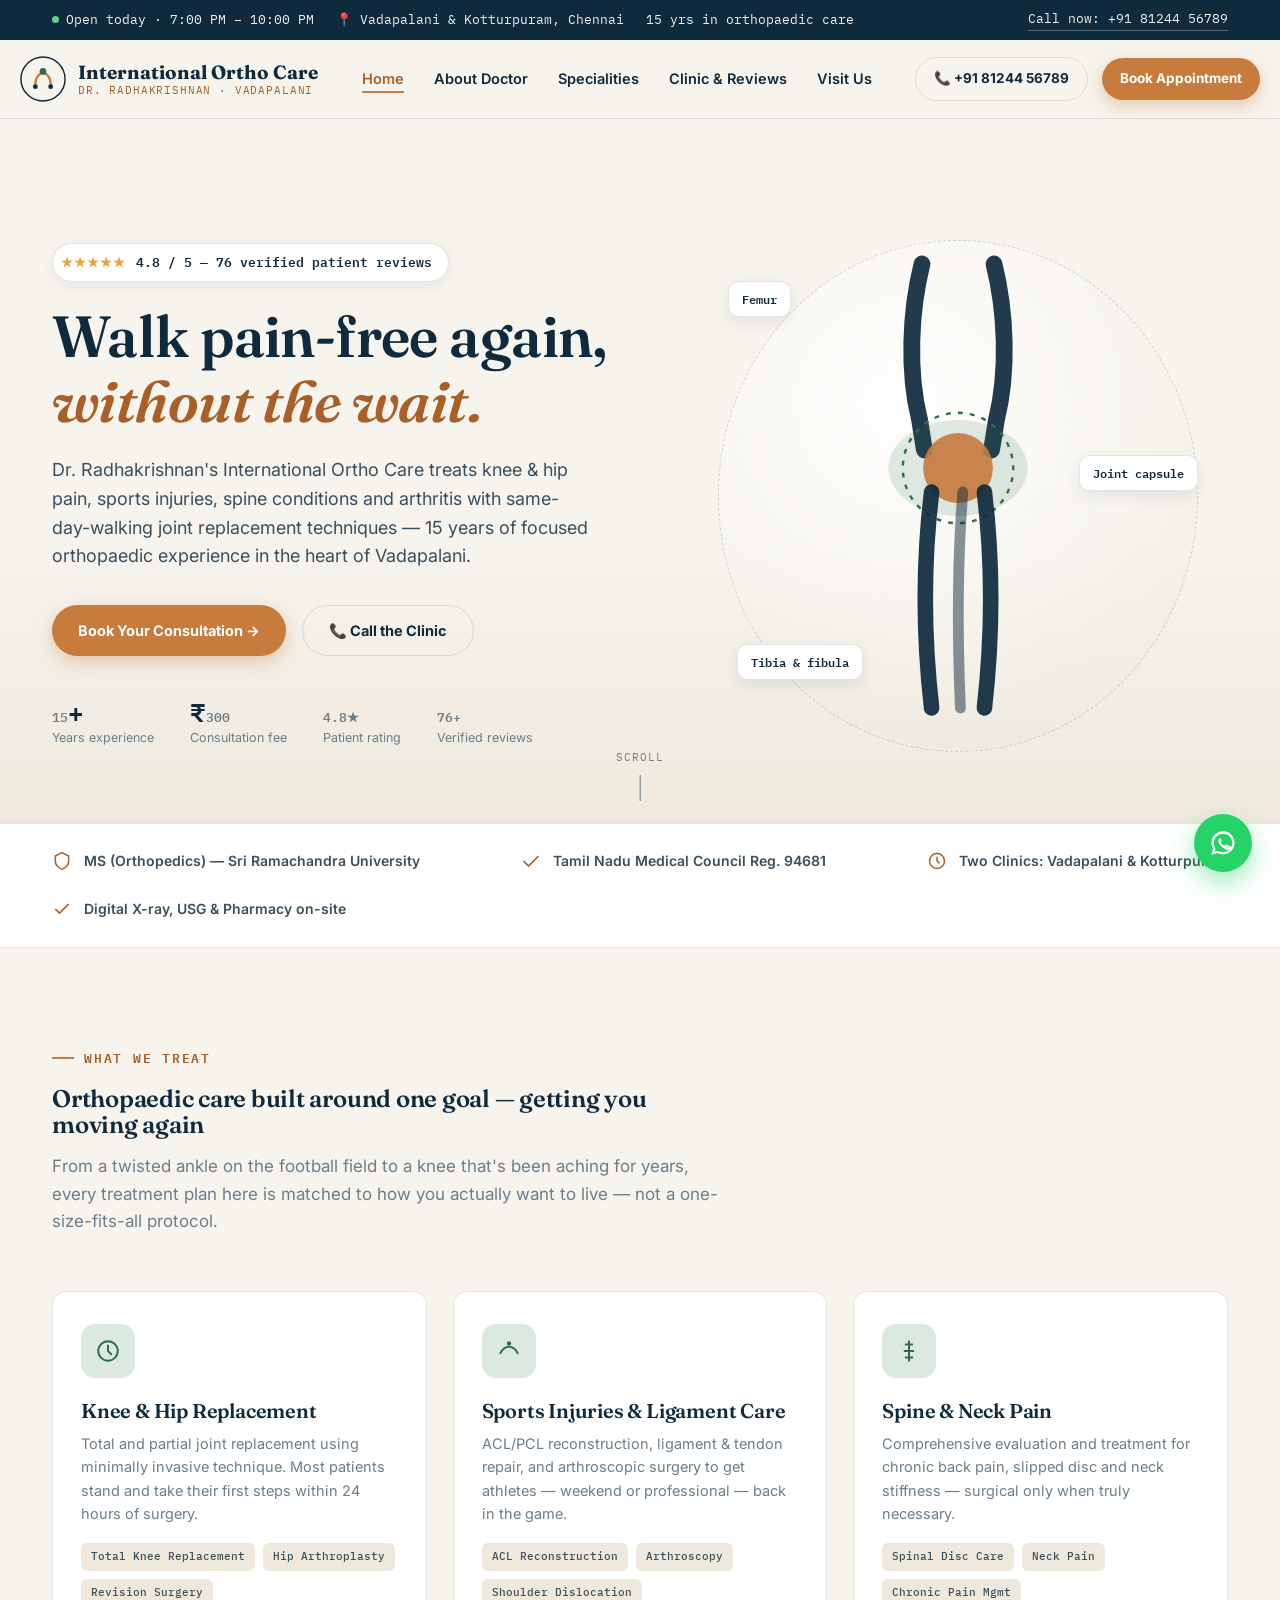
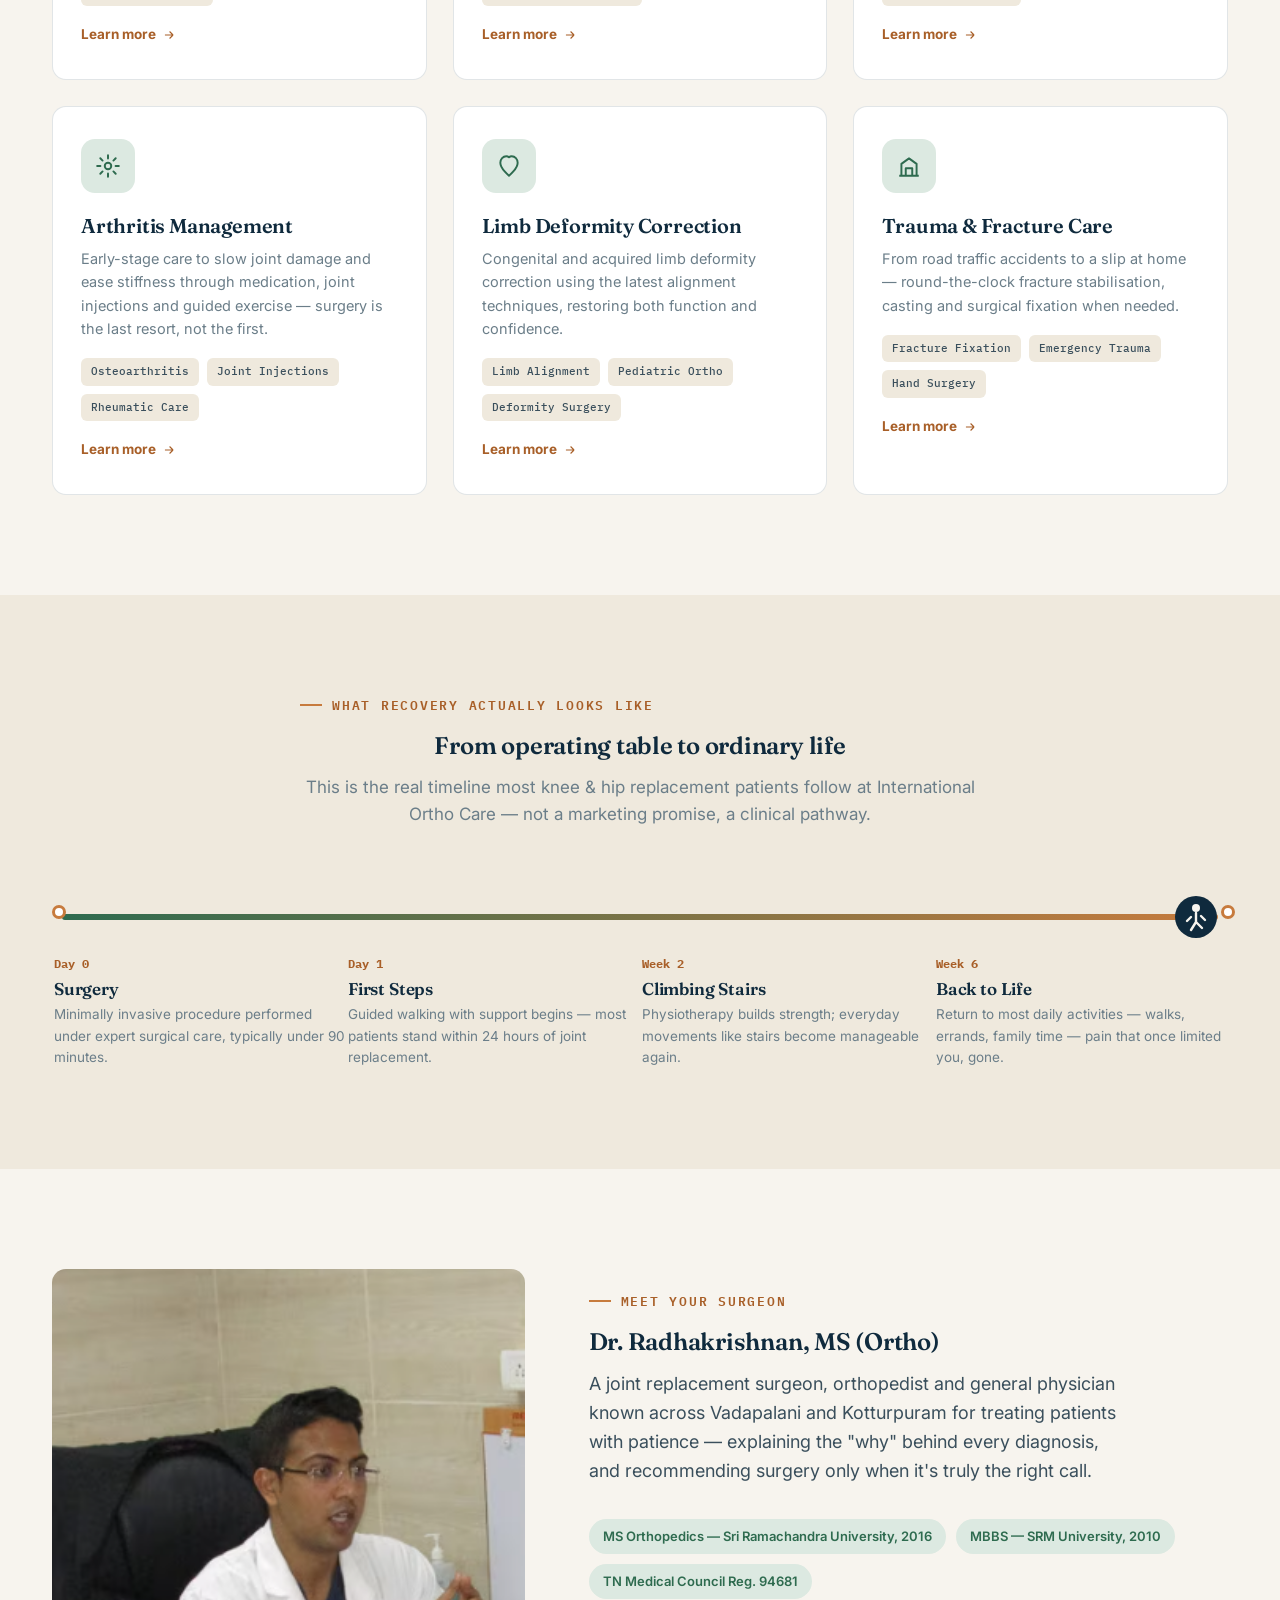
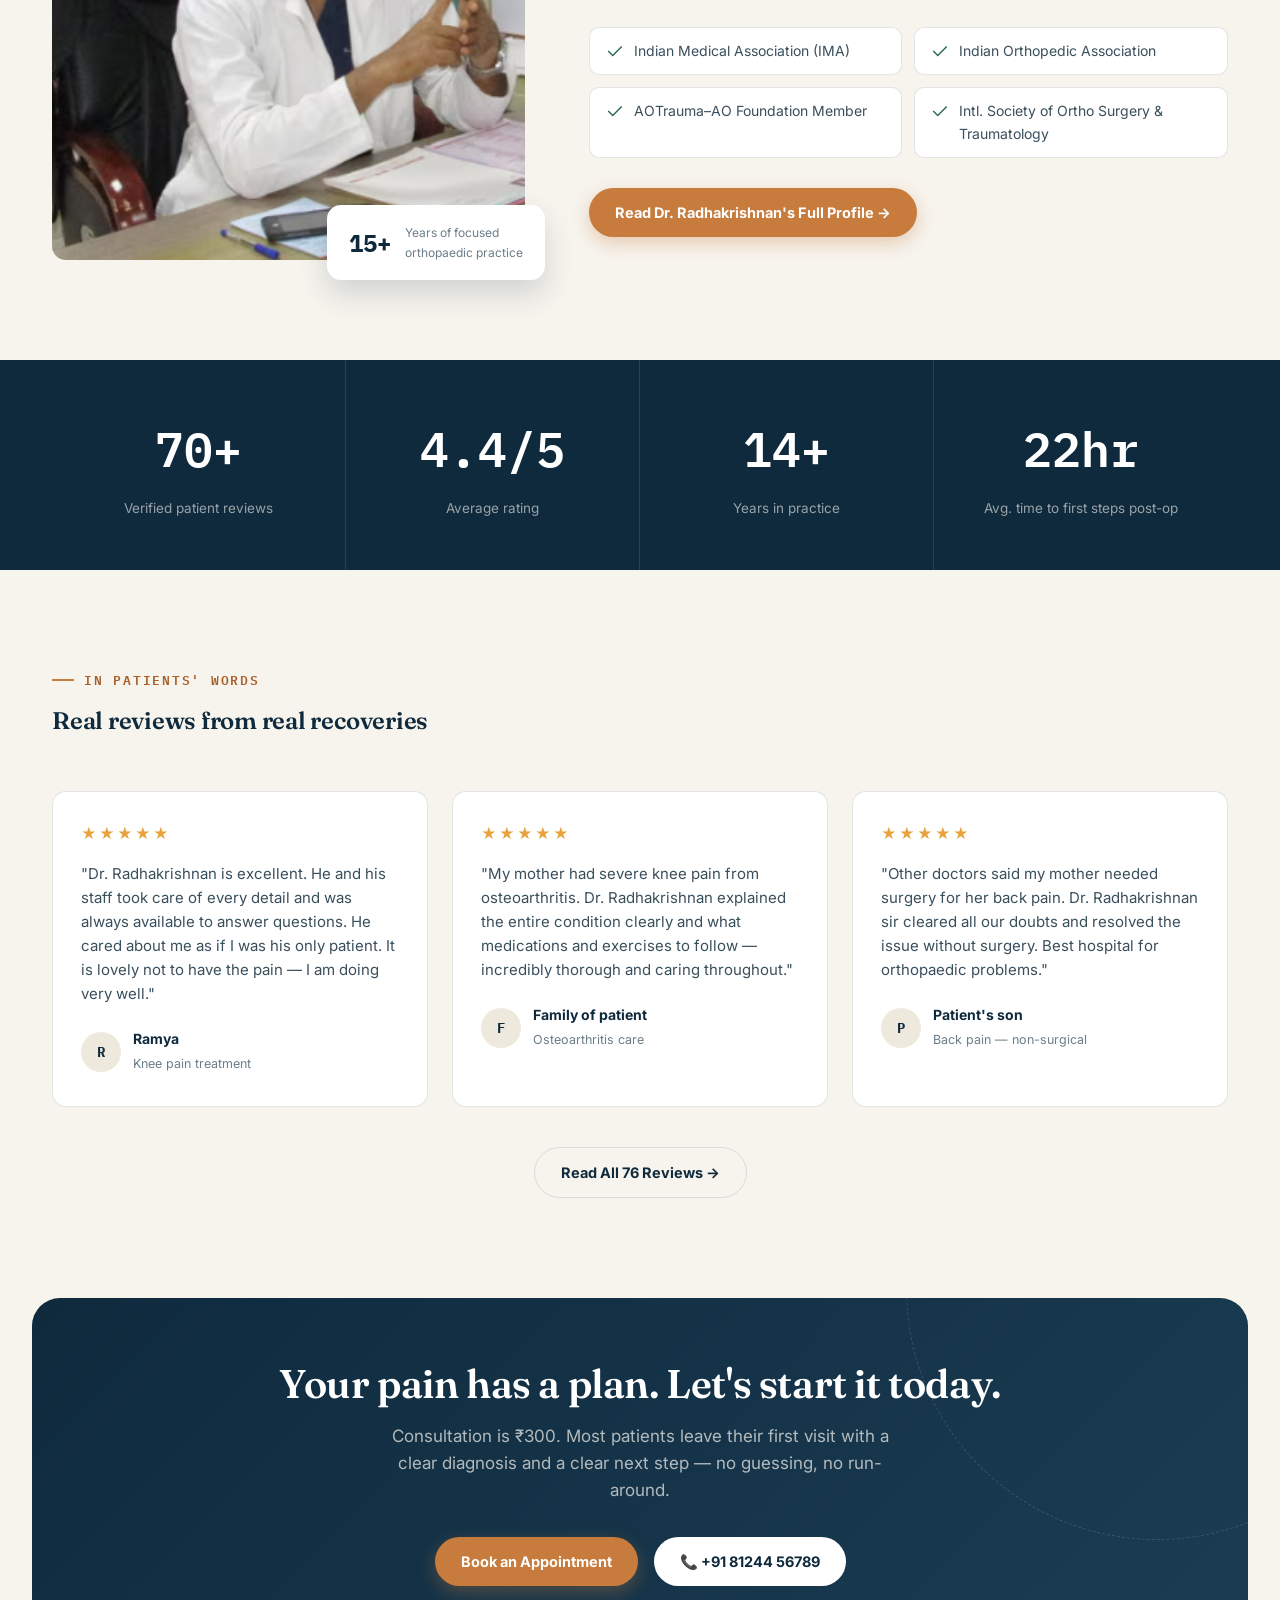
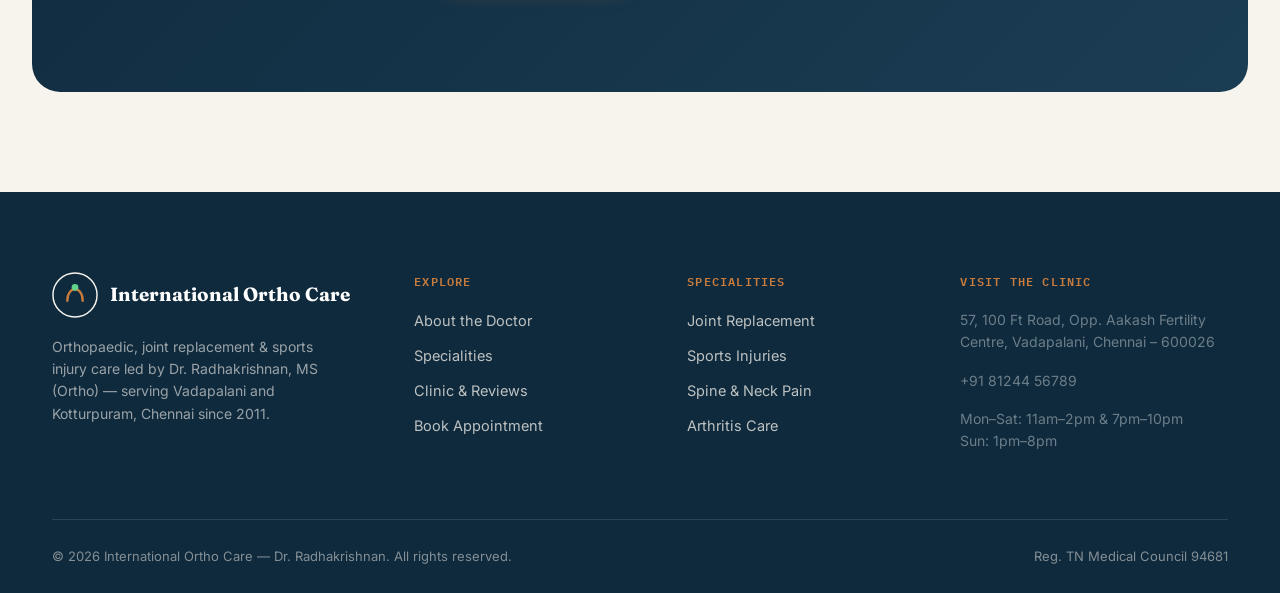
==== commit 542a45f7: "replaced phone number" ====
--- a/index.html
+++ b/index.html
@@ -117,7 +117,7 @@
           <span>📍 Vadapalani &amp; Kotturpuram, Chennai</span>
           <span>15 yrs in orthopaedic care</span>
         </div>
-        <a href="tel:+918124456789">Call now: +91 98843 29006</a>
+        <a href="tel:+918124456789">Call now: +91 81244 56789</a>
       </div>
     </div>
 
@@ -160,7 +160,7 @@
         </nav>
         <div class="nav-cta">
           <a href="tel:+918124456789" class="btn btn-ghost btn-sm"
-            >📞 +91 98843 29006</a
+            >📞 +91 81244 56789</a
           >
           <a href="contact.html#book" class="btn btn-primary btn-sm"
             >Book Appointment</a
@@ -194,7 +194,7 @@
         href="tel:+918124456789"
         class="btn btn-light btn-block"
         style="margin-bottom: 12px"
-        >📞 Call +91 98843 29006</a
+        >📞 Call +91 81244 56789</a
       >
       <a href="contact.html#book" class="btn btn-primary btn-block"
         >Book Appointment</a
@@ -890,7 +890,7 @@
               >Book an Appointment</a
             >
             <a href="tel:+918124456789" class="btn btn-light"
-              >📞 +91 98843 29006</a
+              >📞 +91 81244 56789</a
             >
           </div>
         </div>
@@ -959,7 +959,7 @@
               </p>
             </div>
             <div class="visit-row">
-              <a href="tel:+918124456789">+91 98843 29006</a>
+              <a href="tel:+918124456789">+91 81244 56789</a>
             </div>
             <div class="visit-row">
               <p>Mon–Sat: 11am–2pm &amp; 7pm–10pm<br />Sun: 1pm–8pm</p>
